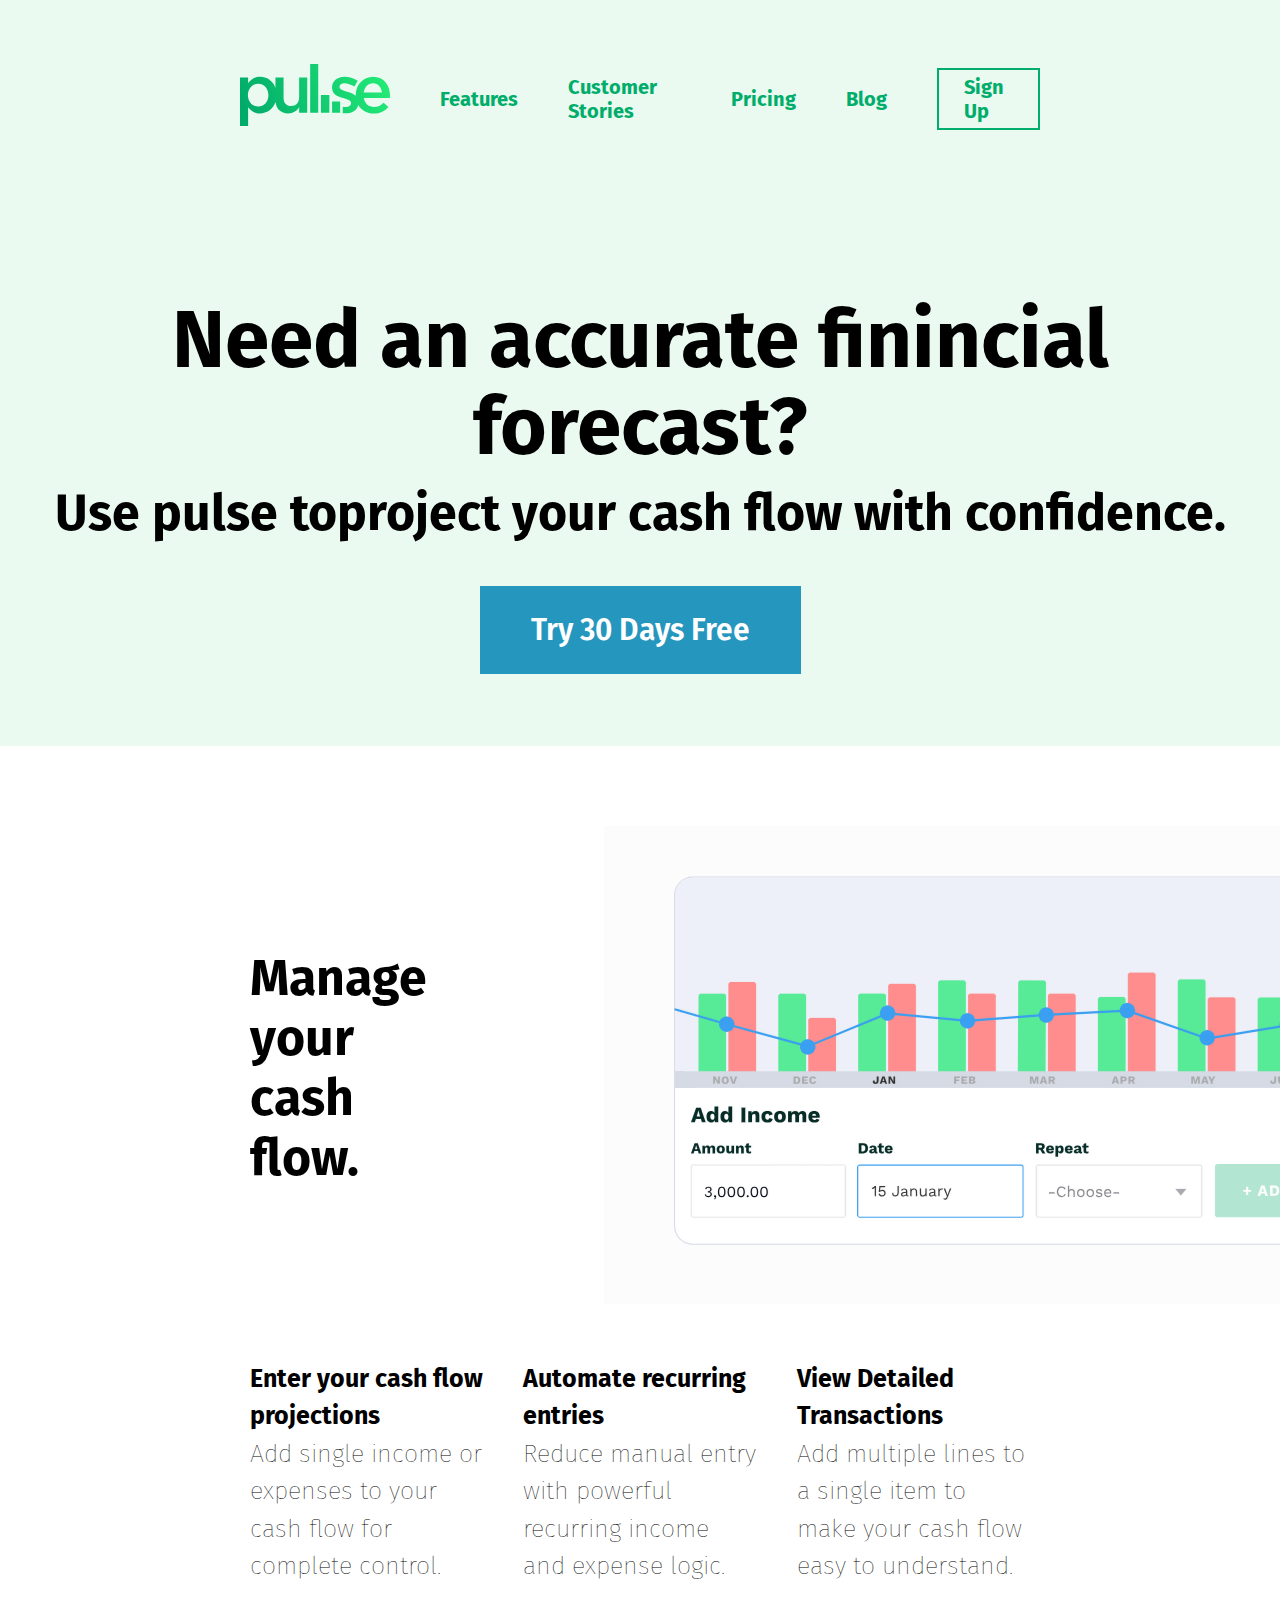
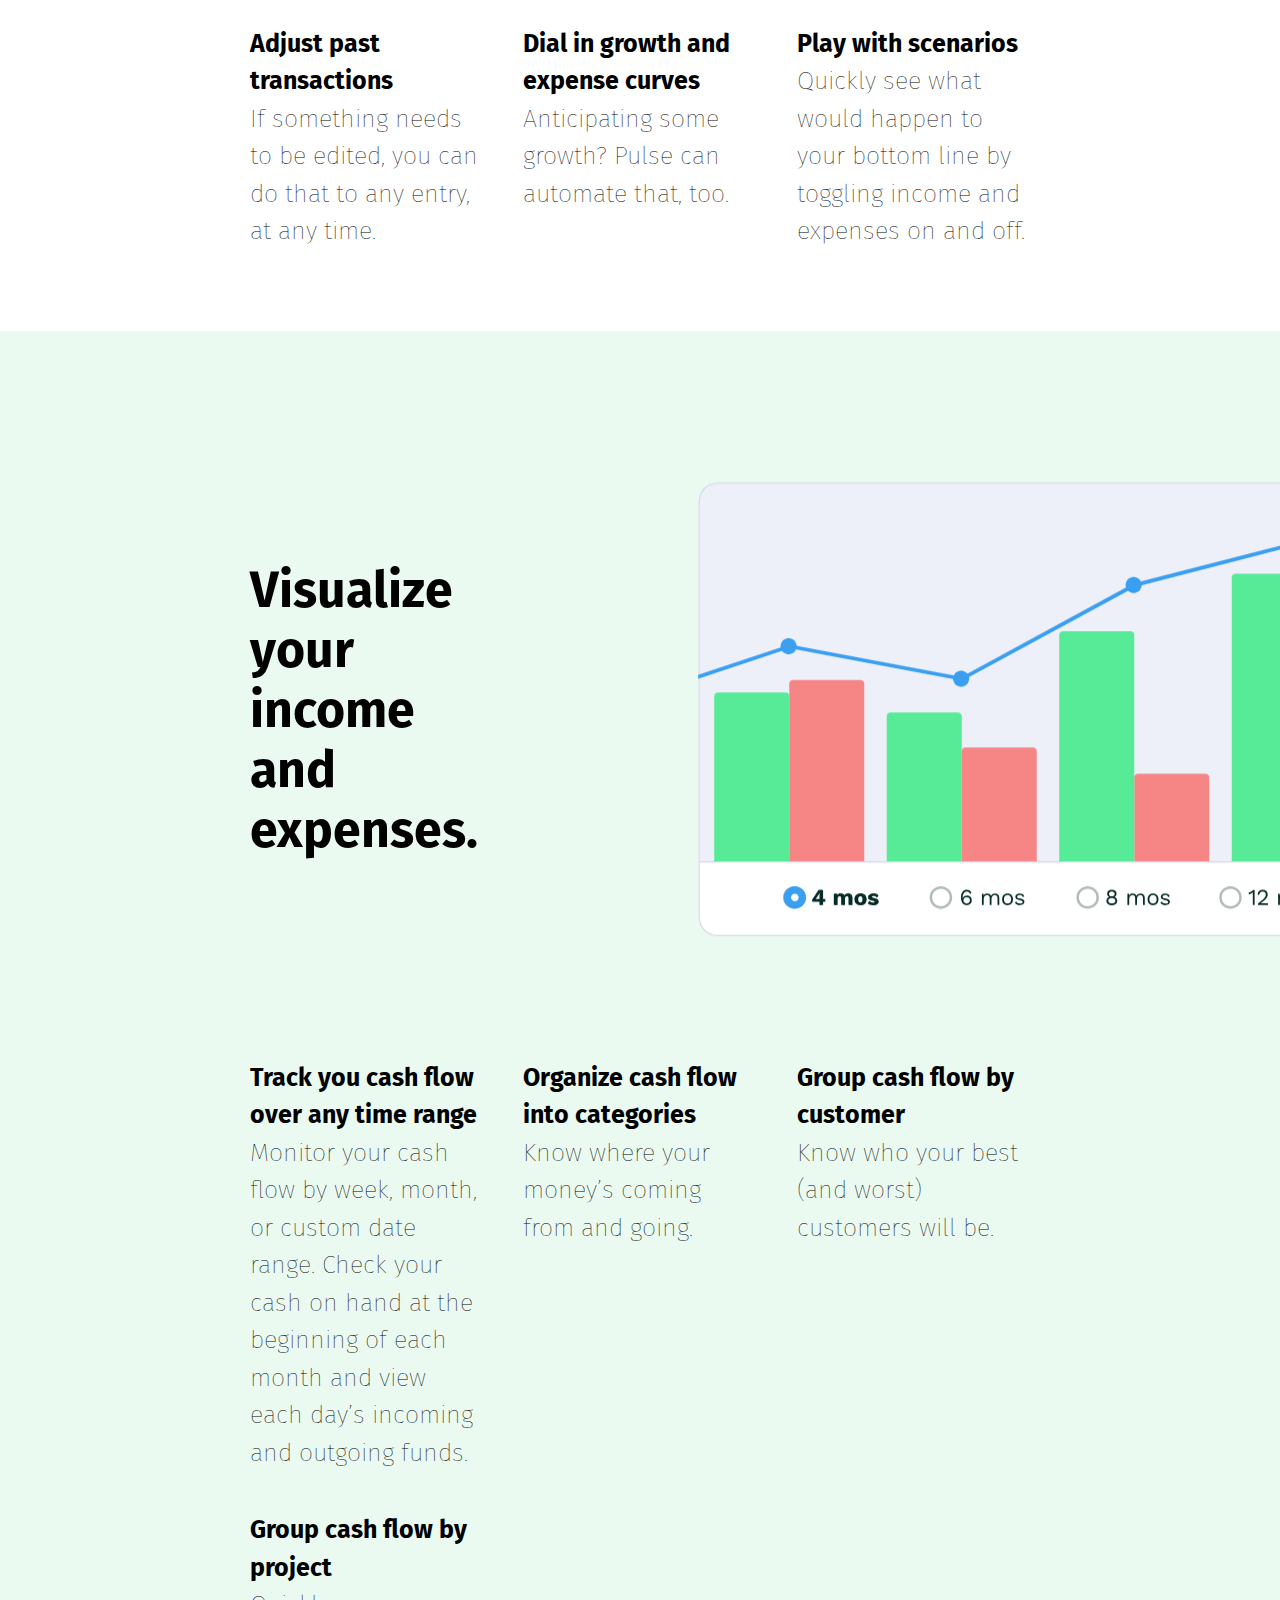
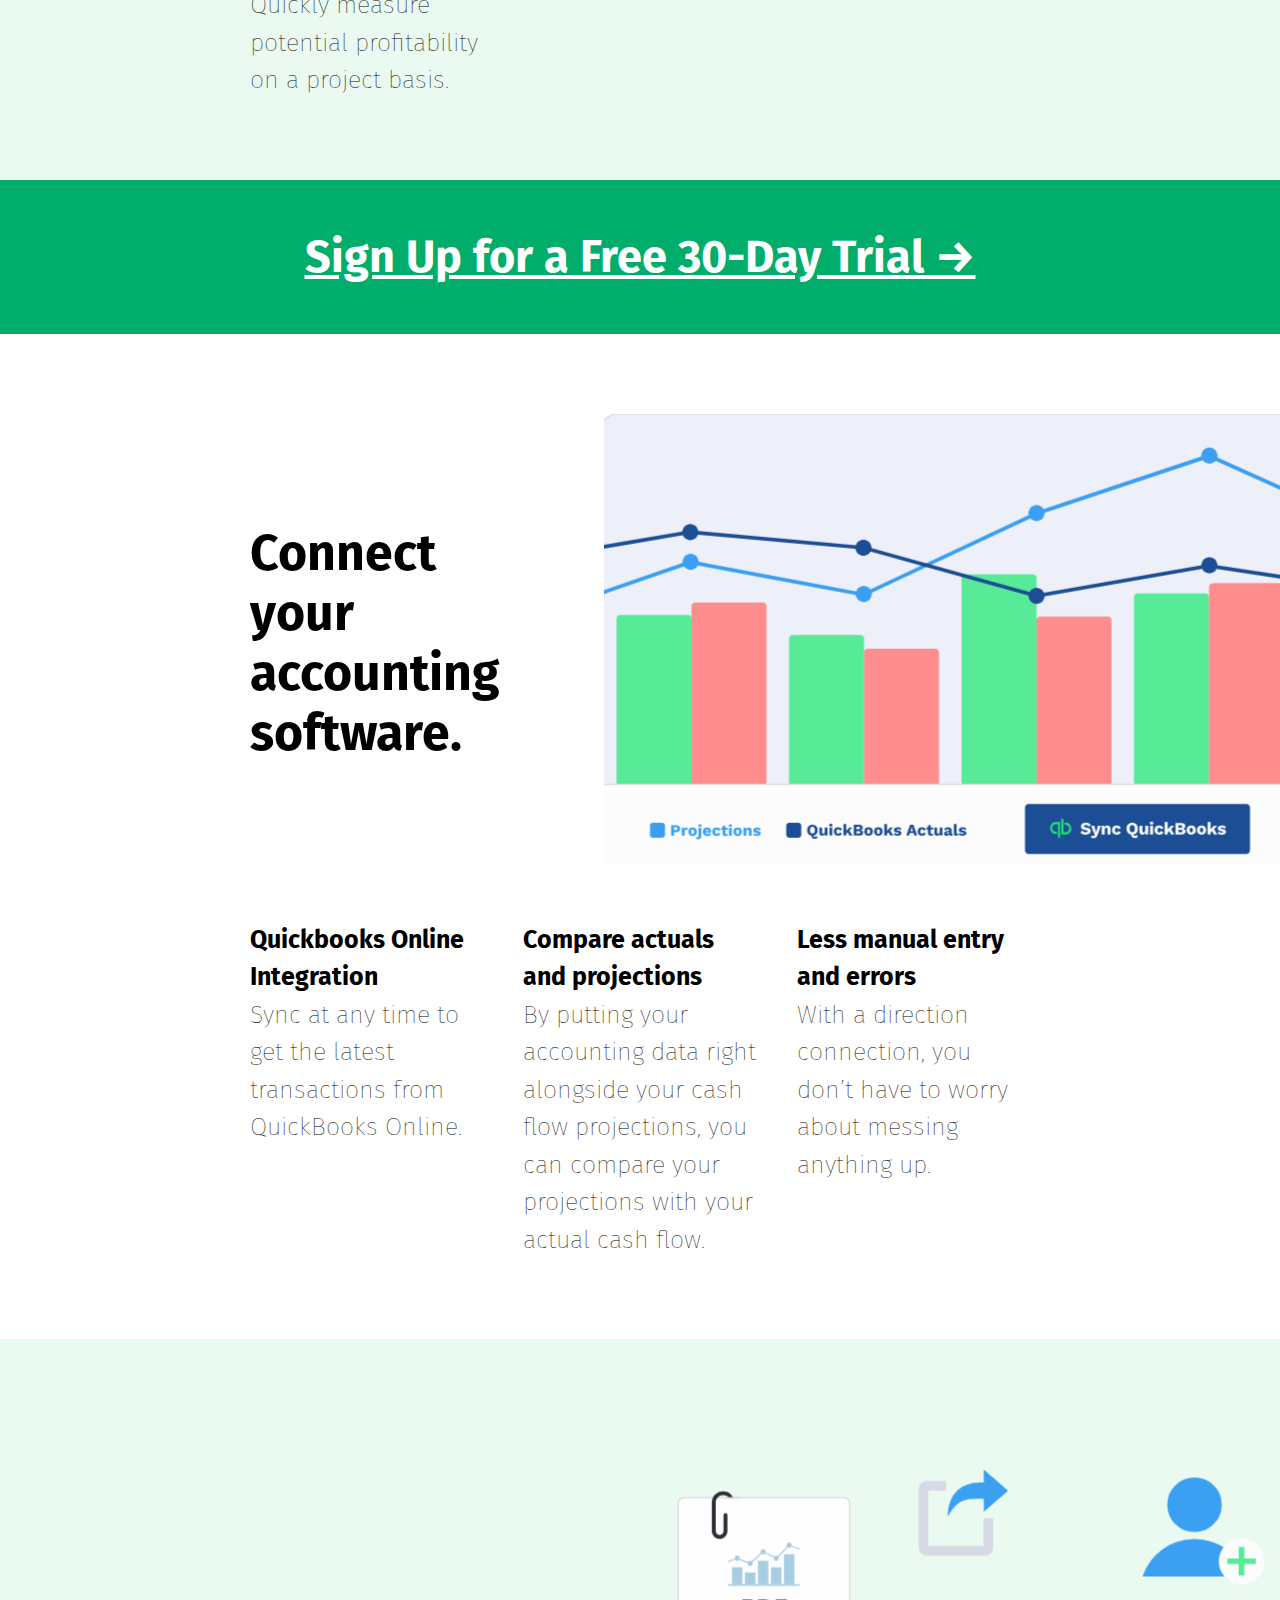
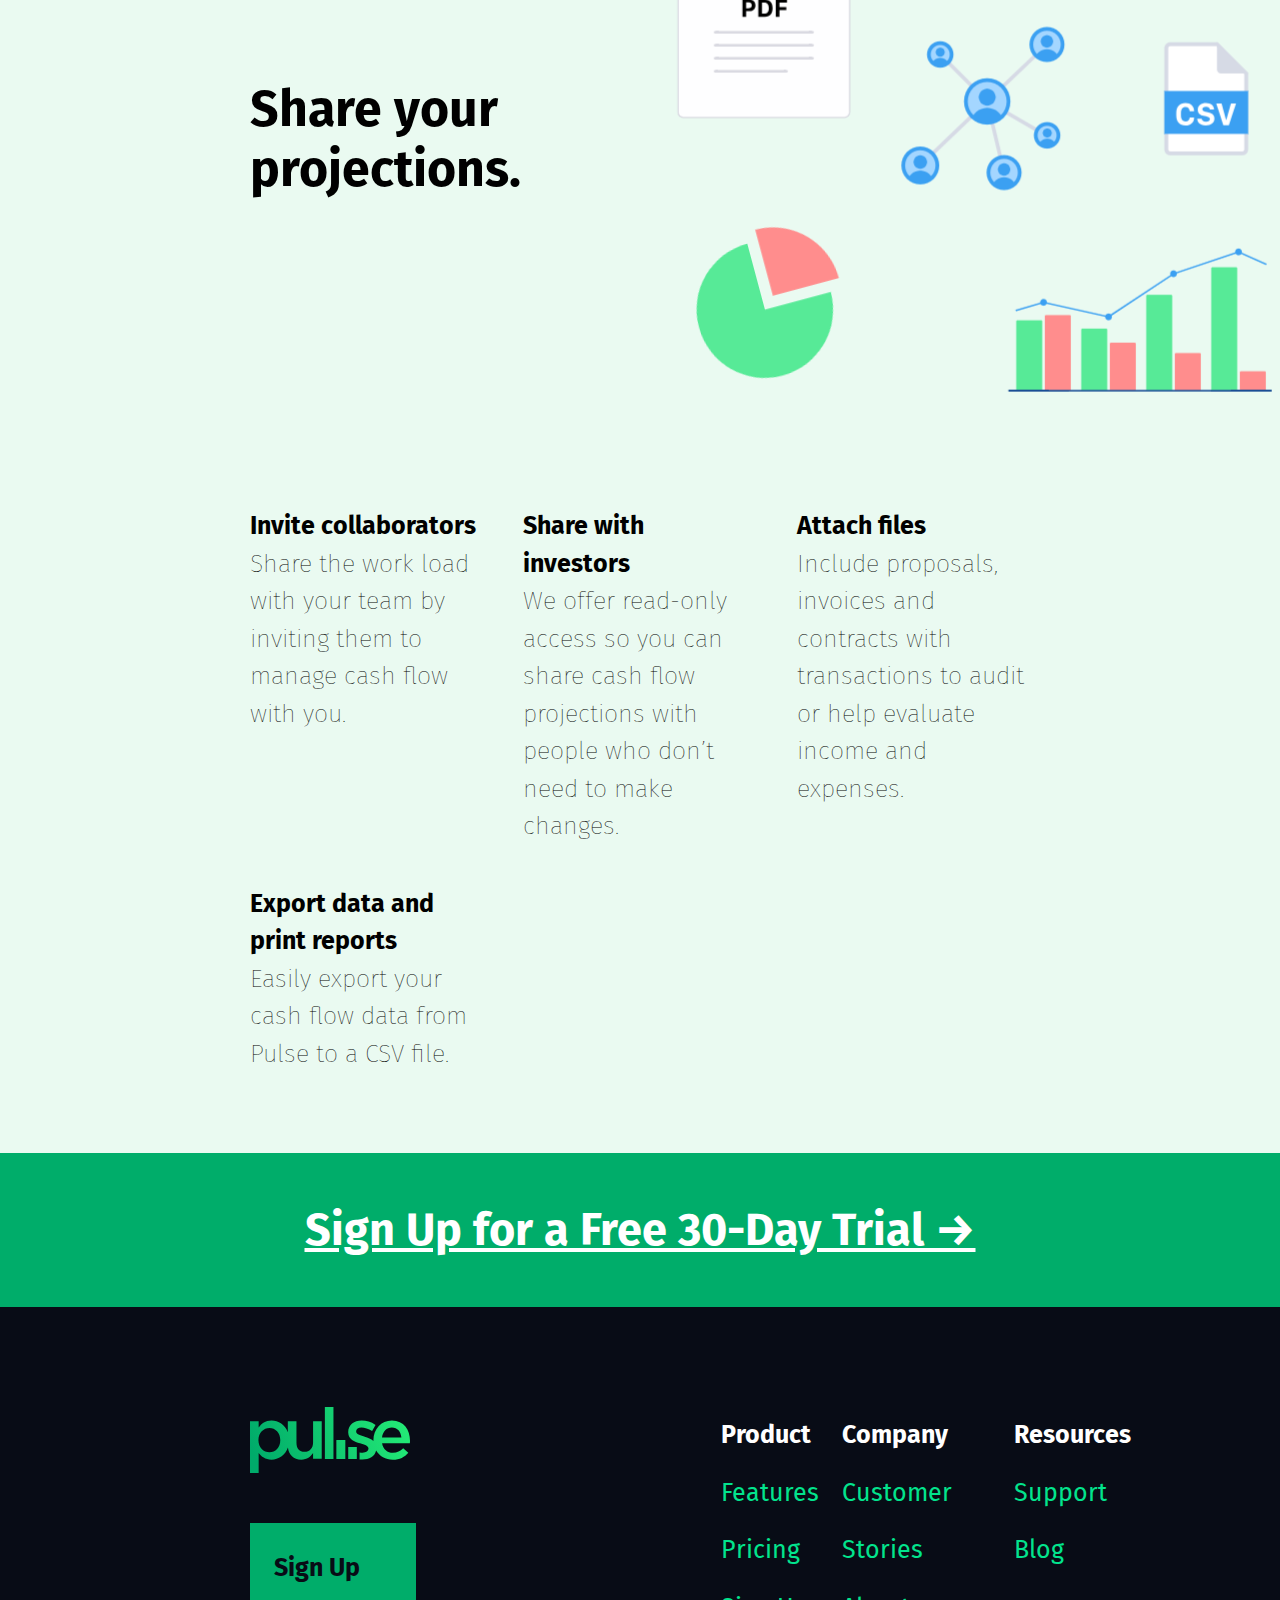
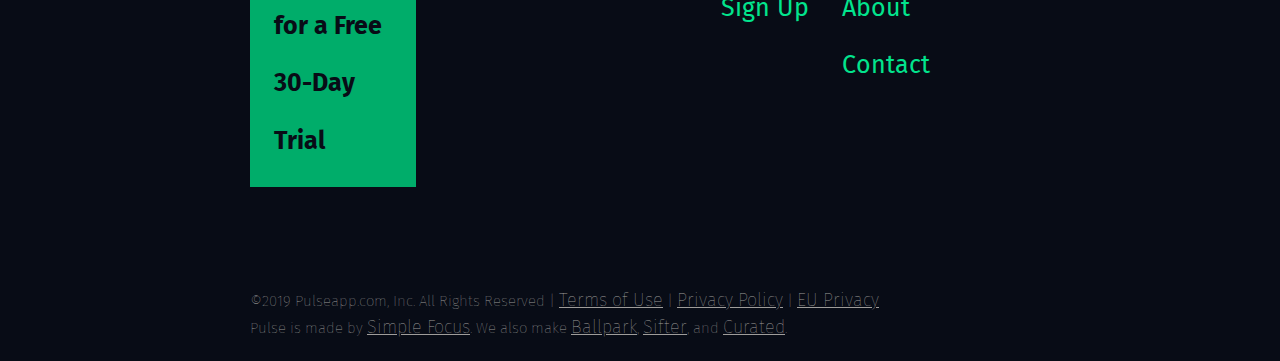
==== features.html @ bef1b59f "functionalities updated" ====
<!DOCTYPE html>
<html lang="en">
<head>
    <meta charset="UTF-8">
    <meta name="viewport" content="width=device-width, initial-scale=1.0">
    <link rel="preconnect" href="https://fonts.googleapis.com">
    <link rel="preconnect" href="https://fonts.gstatic.com" crossorigin>
    <link href="https://fonts.googleapis.com/css2?family=Fira+Sans:ital,wght@0,300;0,400;0,700;1,400&display=swap" rel="stylesheet">
    <link rel="stylesheet" href="style.css">
    <title>Pricing|Pulse</title>
</head>
<body>
    <nav>
        <div class="logo">
            <img src="img/logo.svg" alt="">
        </div>
        <div class="navbar">
            <a href="features.html">Features</a>
            <a href="customerstories.html">Customer Stories</a>
            <a href="pricing.html">Pricing</a>
            <a href="#"> Blog</a>
            <a href="signup.html"> Sign Up</a>
        </div>
    </nav>

    <div class="trial">
        <div class="content">
        <h1>Need an accurate finincial forecast?</h1>
        <h2>Use pulse toproject your cash flow with confidence.</h2>
        <div class="trial-button">
            <a href="">Try 30 Days Free</a>
        </div>
        </div>
    </div>

    <div class="manage">

        <div class="manage-top">
            <div class="text"><h2>Manage your <br/>cash flow.</h2></div>
            <div class="image"><img src="/img/Storage.png" alt="How?"></div>
        </div>

        <div class="flow">
            <div>
                <h3>Enter your cash flow projections</h3>
                <p>Add single income or expenses to your cash flow for complete control.</p>
            </div>
            <div>
                <h3>Automate recurring entries</h3>
                <p>Reduce manual entry with powerful recurring income and expense logic.</p>
            </div>
            <div>
                <h3>View Detailed Transactions</h3>
                <p>Add multiple lines to a single item to make your cash flow easy to understand.</p>
            </div>
            <div>
                <h3>Adjust past transactions</h3>
                <p>If something needs to be edited, you can do that to any entry, at any time.</p>
            </div>
            <div>
                <h3>Dial in growth and expense curves</h3>
                <p>Anticipating some growth? Pulse can automate that, too.</p>
            </div>
            <div>
                <h3>Play with scenarios</h3>
                <p>Quickly see what would happen to your bottom line by toggling income and expenses on and off.</p>
            </div>
        </div>
    </div>

    <div class="visualize">

        <div class="manage-second">
            <div class="text2"><h2>Visualize your income and expenses.</h2></div>
            <div class="image2"><img src="/img/storage 2.png" alt="How?"></div>
        </div>

        <div class="flow2">
            <div>
                <h3>Track you cash flow over any time range</h3>
                <p>Monitor your cash flow by week, month, or custom date range. Check your cash on hand at the beginning of each month and view each day’s incoming and outgoing funds.</p>
            </div>
            <div>
                <h3>Organize cash flow into categories</h3>
                <p>Know where your money’s coming from and going.</p>
            </div>
            <div>
                <h3>Group cash flow by customer</h3>
                <p>Know who your best (and worst) customers will be.</p>
            </div>
            <div>
                <h3>Group cash flow by project</h3>
                <p>Quickly measure potential profitability on a project basis.</p>
            </div>
        </div>
    </div>

    <div class="sign">
        <a href="#">Sign Up for a Free 30-Day Trial →</a>
    </div>

    <div class="connect">
        <div class="manage-third">
            <div class="text3"><h2>Connect your accounting software.</h2></div>
            <div class="image3"><img src="/img/storage 3.png" alt="How?"></div>
        </div>

        <div class="flow3">
            <div>
                <h3>Quickbooks Online Integration</h3>
                <p>Sync at any time to get the latest transactions from QuickBooks Online.</p>
            </div>
            <div>
                <h3>Compare actuals and projections</h3>
                <p>By putting your accounting data right alongside your cash flow projections, you can compare your projections with your actual cash flow.</p>
            </div>
            <div>
                <h3>Less manual entry and errors</h3>
                <p>With a direction connection, you don’t have to worry about messing anything up.</p>
            </div>
        </div>
    </div>

    <div class="Share">

        <div class="manage-fourth">
            <div class="text4"><h2>Share your projections.</h2></div>
            <div class="image4"><img src="/img/storage 4.png" alt="How?"></div>
        </div>

        <div class="flow4">
            <div>
                <h3>Invite collaborators</h3>
                <p>Share the work load with your team by inviting them to manage cash flow with you.</p>
            </div>
            <div>
                <h3>Share with investors</h3>
                <p>We offer read-only access so you can share cash flow projections with people who don’t need to make changes.</p>
            </div>
            <div>
                <h3>Attach files</h3>
                <p>Include proposals, invoices and contracts with transactions to audit or help evaluate income and expenses.</p>
            </div>
            <div>
                <h3>Export data and print reports</h3>
                <p>Easily export your cash flow data from Pulse to a CSV file.</p>
            </div>
        </div>
    </div>

    <div class="sign">
        <a href="#">Sign Up for a Free 30-Day Trial →</a>
    </div>

    <div class="footer">
        <div class="details">
            <div class="logosign">
                <img src="/img/logo.svg" alt="">
                <a href="#">Sign Up for a Free 30-Day Trial</a>
            </div>
            <div class="product">
                <h3>Product</h3>
                <a href="#">Features</a>
                <a href="#">Pricing</a>
                <a href="#">Sign Up</a>
            </div>
            <div class="company">
                <h3>Company</h3>
                <a href="#">Customer Stories</a>
                <a href="#">About</a>
                <a href="#">Contact</a>
            </div>
            <div class="resources">
                <h3>Resources</h3>
                <a href="#">Support</a>
                <a href="#">Blog</a>
            </div>
        </div>
        <div class="copy">
            <p>©2019 Pulseapp.com, Inc. All Rights Reserved | <a href="">Terms of Use</a> | <a href="">Privacy Policy</a> | <a href="">EU Privacy</a><br>
                Pulse is made by <a href="">Simple Focus</a>. We also make <a href="">Ballpark</a>, <a href="">Sifter</a>, and <a href="">Curated</a>.</p>
        </div>
    </div>
</body>
</html>
---- style.css ----
*{
    margin: 0;
    padding: 0;
    box-sizing: border-box;
    font-family: 'Fira Sans', sans-serif;
    font-size: 25px;
}
nav{
    padding: 45px 240px;
    display: flex;
    justify-content: space-between;
    align-items: center;
    background-color: #eafaf1;
    font-weight: 700;
}
nav a{
    text-decoration: none;
    margin-left: 50px;
    color: #00ad6a;
    font-size: 20px;
}
.navbar a:hover, a:focus{
    color: #080c16;
}
nav a:last-child{
    padding: 5px 25px;
    border: solid #00ad6a 2px;
}
.navbar{
    display: flex;
    justify-content: space-around;
    align-items: center;
}
.logo img{
    width: 150px;
    height: 100px;
}
.trial{
    background-color: #eafaf1;
    width: 100%;
}
.content{
    width: 100%;
    margin: auto;
    padding: 30px;
    text-align: center;
    line-height: 65pt;
}
.content h1{
    margin-top: 70px;
    font-size: 80px;
}
.content h2{
    font-size: 50px;
}
.trial-button{
    margin-top: 30px;
    margin-bottom: 40px;
}
.trial-button a{
    text-decoration: none;
    color: white;
    font-weight: 600;
    font-size: 30px;
    padding: 25px 50px;
    background-color: #2596be;
    border: 1px solid #2596be;
}

.manage{
    padding: 80px 250px;
}
.manage-top{
    display: grid;
    grid-template-columns: 30% 70%;
    gap: 120px;
}
.manage-top .text{
    display: flex;
    align-items: center;
}
.text h2{
    font-size: 50px;
    margin-right: 100px;
}
.flow{
    display: grid;
    grid-template-columns: repeat(3 , 1fr);
    margin-top: 50px;
    gap: 40px;
    line-height: 1.5;
}
.flow p{
    font-weight: 50;
}

.visualize{
    padding: 80px 250px;
    background-color: #eafaf1;
}
.manage-second{
    display: grid;
    grid-template-columns: 30% 70%;
    gap: 120px;
}
.manage-second .text2{
    display: flex;
    align-items: center;
}
.text2 h2{
    font-size: 50px;
    margin-right: 100px;
}
.flow2{
    display: grid;
    grid-template-columns: repeat(3 , 1fr);
    margin-top: 50px;
    gap: 40px;
    line-height: 1.5;
}
.flow2 p{
    font-weight: 50;
}

.sign{
    text-align: center;
    padding: 50px;
    background-color: #00ad6a;
}
.sign a{
    font-size: 45px;
    font-weight: 700;
    color: white;
}
.sign a:hover{
    color: rgb(27, 24, 24);
}

.connect{
    padding: 80px 250px;
}
.manage-third{
    display: grid;
    grid-template-columns: 30% 70%;
    gap: 120px;
}
.manage-third .text3{
    display: flex;
    align-items: center;
}
.text3 h2{
    font-size: 50px;
    margin-right: 100px;
}
.flow3{
    display: grid;
    grid-template-columns: repeat(3 , 1fr);
    margin-top: 50px;
    gap: 40px;
    line-height: 1.5;
}
.flow3 p{
    font-weight: 50;
}

.Share{
    padding: 80px 250px;
    background-color: #eafaf1;
}
.manage-fourth{
    display: grid;
    grid-template-columns: 30% 70%;
    gap: 120px;
}
.manage-fourth .text4{
    display: flex;
    align-items: center;
}
.text4 h2{
    font-size: 50px;
    margin-right: 100px;
}
.flow4{
    display: grid;
    grid-template-columns: repeat(3 , 1fr);
    margin-top: 50px;
    gap: 40px;
    line-height: 1.5;
}
.flow4 p{
    font-weight: 50;
}

.footer{
    padding: 100px 100px 20px 250px;
    display: flex;
    flex-direction: column;
    align-items: flex-start;
    background-color: #080c16;
}

.details{
    display: grid;
    grid-template-columns: 2.5fr 1fr 1fr 1fr;
    gap: 5px;
    margin-bottom: 100px;
    line-height: 2.3;
}
.details h3{
    color: #fff;
}
.details a{
    color: #02e48d;
    text-decoration: none;
}
.details a:hover{
    color: #fff;
}
.logosign, .product, .company, .resources{
    display: flex;
    flex-direction: column;

}
.logosign{
    justify-content: space-between;
    margin-right: 250px;
}
.product{
    margin-left: 50px;
}

.logosign a{
    border: 5px solid #00ad6a;
    background-color: #00ad6a;
    padding: 12px 19px;
    margin-top: 50px;
    text-decoration: none;
    font-weight: 700;
    color: #080c16;
}
.logosign img{
    width: 160px;
    height: 66px;
}

.copy p{
    font-size: 15px;
    font-weight: 10;
    color: rgb(159, 157, 155);
}

.copy p a{
    font-size: 18px;
    font-weight: 10;
    color: rgb(159, 157, 155);
    line-height: 1.5;
}

/* Customer Stories Styles below this line*/

.testimonials{
    background-color: #eafaf1;
}

.testimonials h1{
    font-size: 70px;
    text-align: center;
    padding: 5px 450px;
}
.testimonials-section{
    display: grid;
    grid-template-columns: repeat(4 , 1fr);
    gap: 10px;
    padding: 20px 240px;
}
.testimonials-section img{
    width: 160px;
    height: 160px;
    border-radius: 50%;
}
.testimonials-section p{
    font-size: 20px;
    font-weight: 500;
    line-height: 1.5;
    margin: 20px 10px;
}
.testimonials-section h5{
    font-size: 20px;
    margin-top: 5px;
    margin-bottom: 0;
    padding: 0;
}
.testimonials-section a{
    color: #00ad6a;
}
.person1, .person2, .person3, .person4{
    display: grid;
    grid-template-rows: 1fr 1fr 0.5fr 1fr;
    gap: 0px;
}


.Story{
    padding: 40px 240px;
    background-color: rgb(251, 251, 251);
}
.Story p{
    text-align: center;
    padding: 50px 0;
}
.stories{
    display: grid;
    grid-template-columns: 1fr 1fr;
    gap: 35px;
}
.story-items{
    display: flex;
    flex-direction: column;
    justify-content: space-between;
    padding: 0 25px;
    padding-bottom: 50px;
    border: 1px solid rgb(162, 162, 162);
    background-color: #fff;
}

.story-items p{
    text-align: start;
    font-size: 22px;
    font-weight: 200;
}
.story-items h5{
    font-size: 18px;
}
.story-items a{
    font-size: 18px;
    color: #00ad6a;
}

/* Pricing style below this line*/

.try{
    text-align: center;
    padding: 0 240px;
    background-color: #eafaf1;
}
.try h1{
    font-size: 70px;
    padding: 0 440px;
}
.try p{
    padding: 10px 380px;
    font-size: 23px;
    font-weight: 390;
}

.options{
    display: grid;
    grid-template-columns: 1fr 1fr 1fr;
    padding: 20px 240px;
    background-color: #eafaf1;
}
.basics{
    padding: 60px 20px;
}
.basics h2{
    margin-top: 70px;
    padding: 0 70px 0 0;
    color: #00ad6a;
}
.basics ul{
    padding: 10px 20px;
}
.basics ul li{
    padding: 5px 5px;
    font-size: 20px;
    font-weight: 300;
}
.basics p{
    font-size: 20px;
    font-weight: 300;
}
.basics p a{
    font-size: 20px;
    color: #080c16;
    font-weight: 400;
}
.business{
    display: flex;
    flex-direction: column;
    justify-content: space-between;
    border: 1px solid #00ad6a;
    border-radius: 15px 15px 0 0;
    background-color: #fff;
}
.business .top{
    text-align: center;
    font-size: 20px;
    background-color: #00ad6a;
    border-radius: 8px 8px 0 0;
}
.business h1{
    font-size: 50px;
    text-align: center;
    color: #00ad6a;
    padding: 35px 0 5px 0;
}
.price1{
    text-align: center;
    font-weight: 200;
}
.business a{
    margin: 30px auto;
    text-align: center;
    text-decoration: none;
    padding: 10px 20px;
    border: 1px solid #05da89;
    width: 50%;
    background-color: #05da89;
    color: #2e3139;
    font-weight: 700;
}
.business a:hover{
    color: #080c16;
}
.more1{
    margin-bottom: 10px;
    text-align: center;
    font-size: 18px;
    font-weight: 700;
    color: #2e3139;
}
.business ul{
    padding: 15px 35px 25px 35px;
    margin-bottom: 30px;
}
.business ul li{
    padding: 5px 5px;
    margin-bottom: 5px;
    font-size: 20px;
    font-weight: 300;
    line-height: 1.5;
}
.extra{
    display: flex;
    flex-direction: column;
    background-color: #fff;
    margin-top: 50px;
    border: 1px solid #e8e7e7;
}
.extra .topextra{
    font-size: 18px;
    padding: 30px 50px;
    font-size: 300;
    text-align: center;
    color: #2e3139;
    background-color: #cecece;
}
.extra h2{
    text-align: center;
    font-weight: 400;
    font-size: 50px;
    padding: 20px 50px 0 50px;
    color: #05da89;
}
.price2{
    text-align: center;
    font-weight: 300;
}
.extra a{
    margin: 30px auto;
    text-align: center;
    text-decoration: none;
    padding: 10px 20px;
    border: 1px solid #05da89;
    background-color: #05da89;
    color: #2e3139;
    font-weight: 700;
}
.extra a:hover{
    color: #080c16;
}
.more2{
    margin-bottom: 5px;
    text-align: center;
    font-size: 18px;
    font-weight: 700;
    color: #2e3139;
}
.extra ul{
    padding: 15px 30px 25px 35px;
    margin-bottom: 30px;
}
.extra ul li{
    padding: 5px 5px;
    font-size: 20px;
    font-weight: 300;
    line-height: 1.5;
}

.subvert{
    display: flex;
    flex-direction: column;
    justify-content: center;
    align-items: center;
    background-color: #eafaf1;
}
.subvert img{
    margin: 50px 0 30px 0;
}
.subvert p{
    text-align: center;
    font-size: 30px;
    padding: 0 400px;
    margin-bottom: 25px;
}
.subvert h5{
    font-size: 17px;
    color: #00ad6a;
    margin-bottom: 140px;
}
.faq{
    padding: 50px 240px;
}
.faq h1{
    font-size: 70px;
    margin: 40px 0;
}
.questions{
    display: grid;
    grid-template-columns: 1fr 1fr;
    gap: 25px;
}
.question-items{
    margin: 20px 0;
}
.question-items h2{
    margin-bottom: 10px;
}
.question-items p{
    font-weight: 300;
    color: #8f8e8e;
}

/* Signup style below this line */

.signupnav{
    display: flex;
    flex-direction: column;
    justify-content: space-around;
}
.signupnav img{
    margin: 8px auto;
    width: 200px;
    height: 80px;
}
.signupnav p{
    margin-top: 30px;
    font-weight: 400;
    font-size: 23px;
    color: #797979;
}
.signing{
    display: grid;
    grid-template-columns: 1fr 1fr;
    padding: 30px 460px;
    line-height: 1.5;
}
form{
    border: 0.5px solid #8f8e8e;
    padding: 40px 30px;
    margin: 20px 10px 40px 10px;
    box-shadow: 3px 3px 30px #c5c4c4;
}
form .container, form .container2{
    display: flex;
    flex-direction: column;
}
form .container input{
    width: 100%;
    height: 1.8em;
    border-radius: 5px;
    border-color: #c5c4c4;
    box-shadow: 3px 0 10px #c5c4c4;
    text-indent: 10px;
}
form .container label,
form .container h3,
form .container p{
    font-size: 18px;
}
.plus, .cancel{
    padding: 30px 50px;
    padding-right: 80px;
}
.plus h3, .plus p, .plus a,
.cancel h3, .cancel p, .cancel a{
    font-size: 20px;
}

.plus h2{
    font-size: 45px;
    font-weight: 700;
    color: #2e3139;
}
.testimonial-casimir{
    display: grid;
    grid-template-columns: 3fr 1fr;
    gap: 5px;
    margin: 15px 0;
    padding: 20px 0;
    border-top: 1px solid #797979;
    border-bottom: 1px solid #797979;
}
.testimonial-casimir h5{
    font-size: 18px;
}
.testimonial-casimir img{
    transform: scale(0.7);
    border: 2px solid #e8e7e7;
    border-radius: 50%;
}
.casimir-position{
    display: flex;
    flex-direction: column;
    grid-column-start: 1;
    grid-column-end: 3;
}
.casimir-position h5, .casimir-position h6{
    font-size: 15px;
}
.plus a{
    padding: 30px 0;
    font-weight: 700;
}
.bill h1{
    padding: 0 10px;
}
.container2 label, .container2 input{
    padding: 10px 0;
    font-size: 18px;
}
.container2 input{
    border-radius: 5px;
    border-color: #c5c4c4;
    box-shadow: 3px 0 10px #c5c4c4;
    text-indent: 20px;
}
.container2 p{
    padding-top: 40px;
    font-size: 18px;
}

.description{
    padding: 0 460px;
    margin-bottom: 50px;

}
.description p{
    margin: 20px 0;
    font-size: 22px;
}
.description label, .description a{
    font-size: 20px;
    color: #080c16;
}
.checks{
    margin-bottom: 50px;
}
.checks a{
    color: #2596be;
    text-decoration: none;
    font-weight: 900;
}
.descriptiontrial{
    font-weight: 700;
    color: #080c16;
    background-color: #05da89;
    text-decoration: none;
    padding: 20px 40px;
    border-radius: 10px;
}
.description .descriptiontrial a{
    font-size: 50px;
}

.signfooter{
    background-color: #080c16;
    display: grid;
    grid-template-columns: 1fr 1fr;
    padding: 15px 250px;
}
.signfooter p, .signfooter a{
    font-size: 15px;
    font-weight: 300;
    color: #9f9f9f;
}
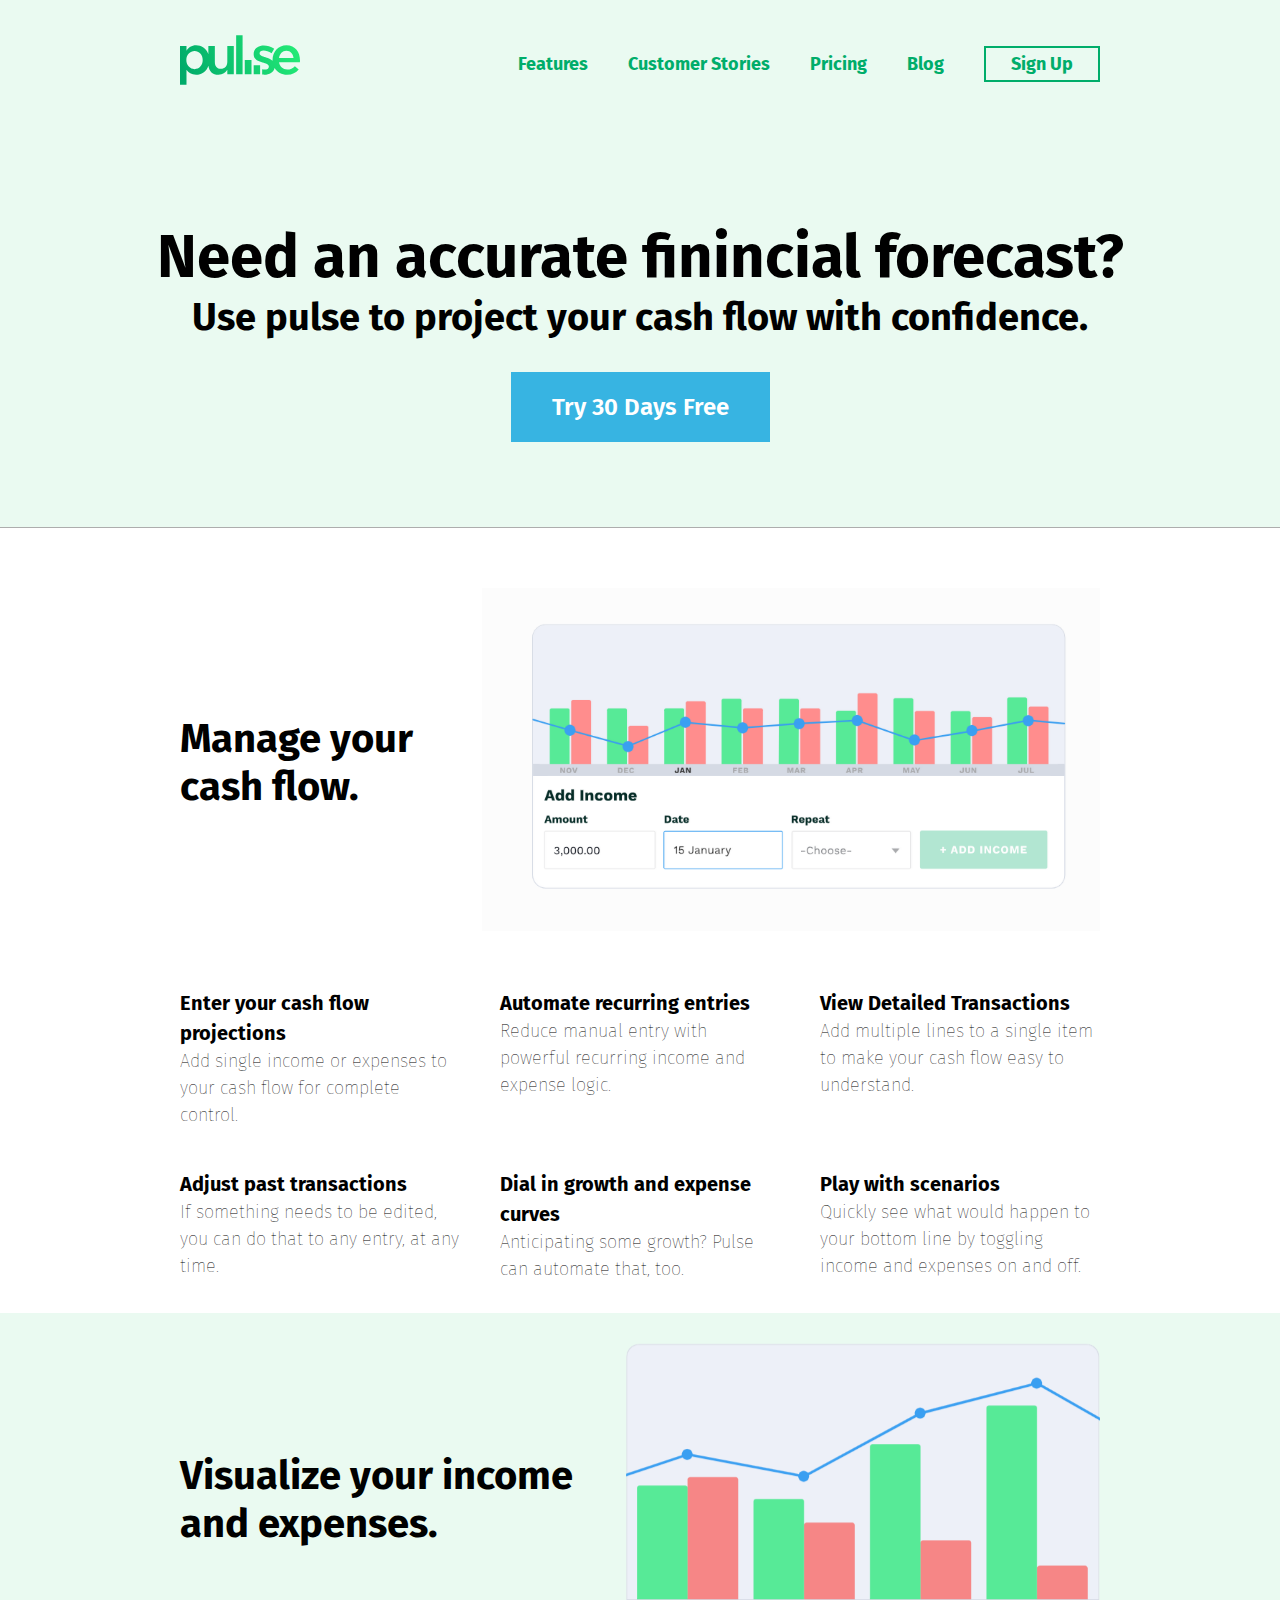
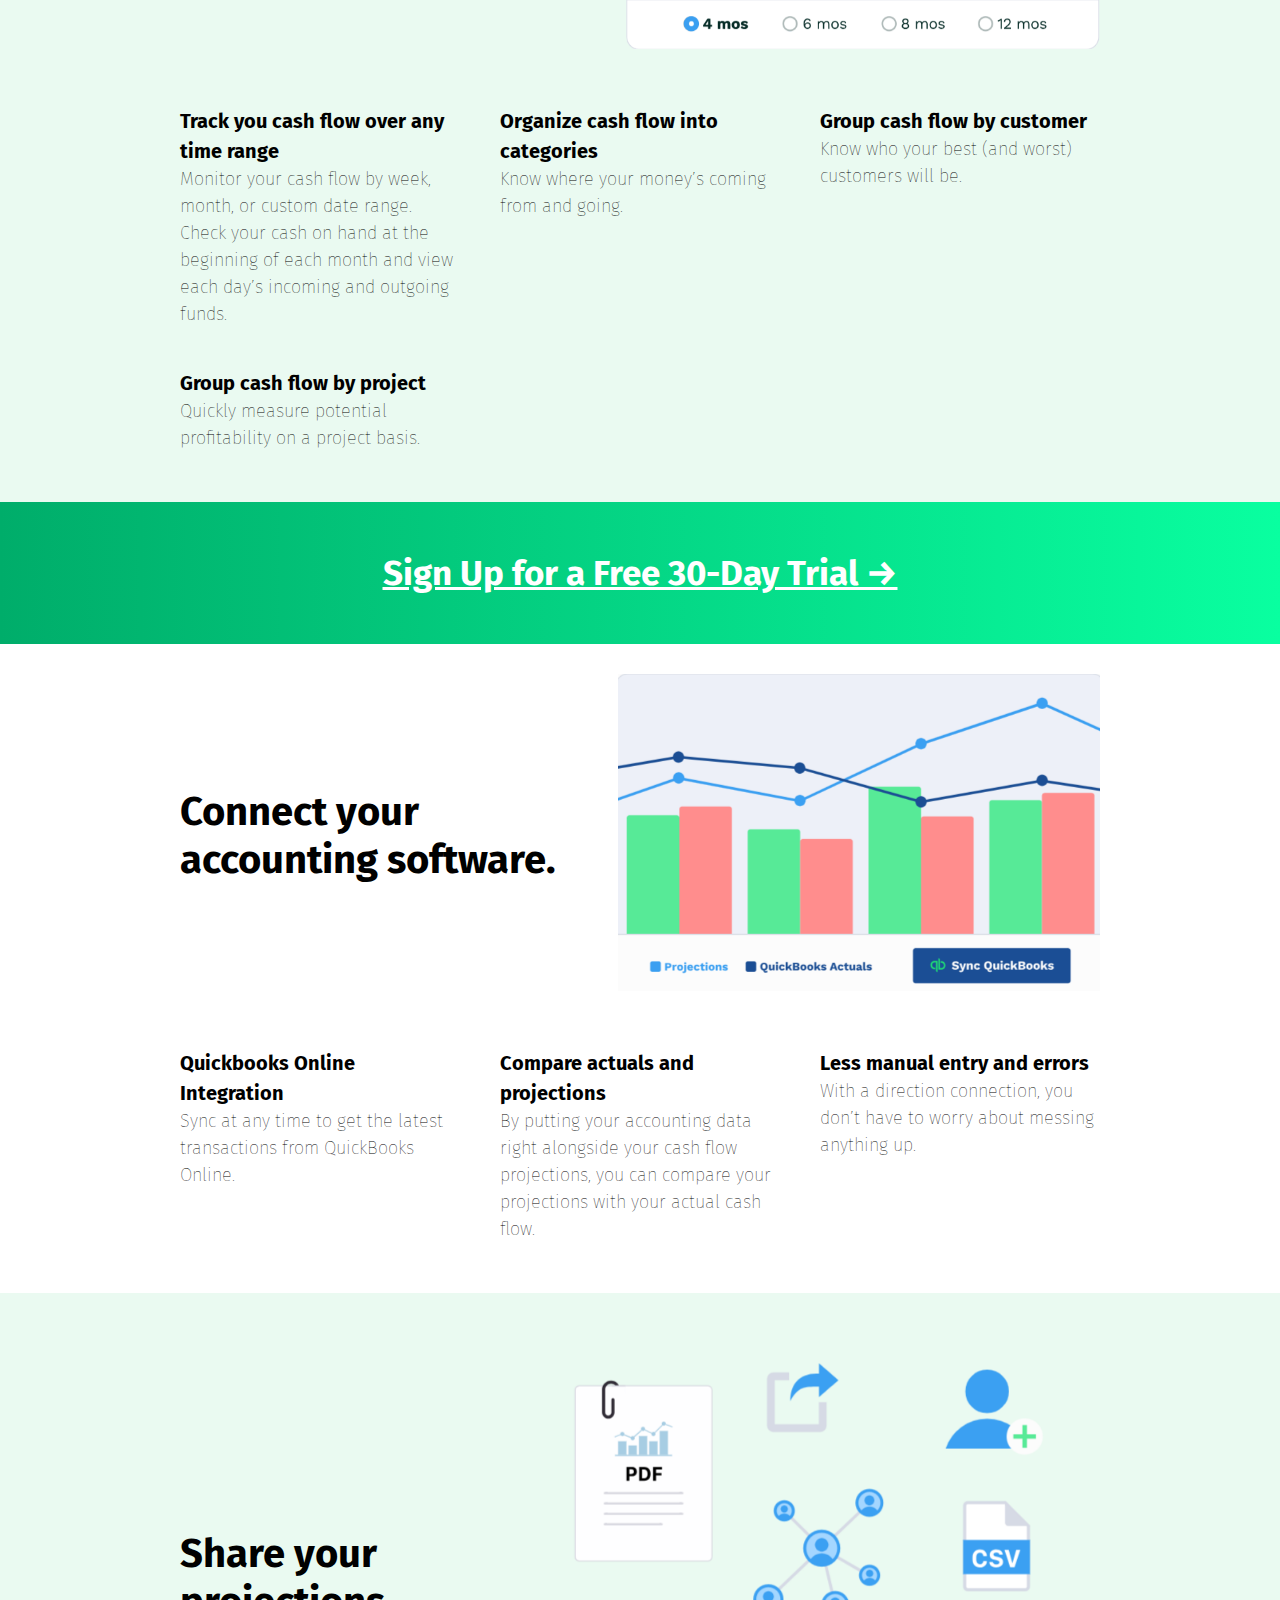
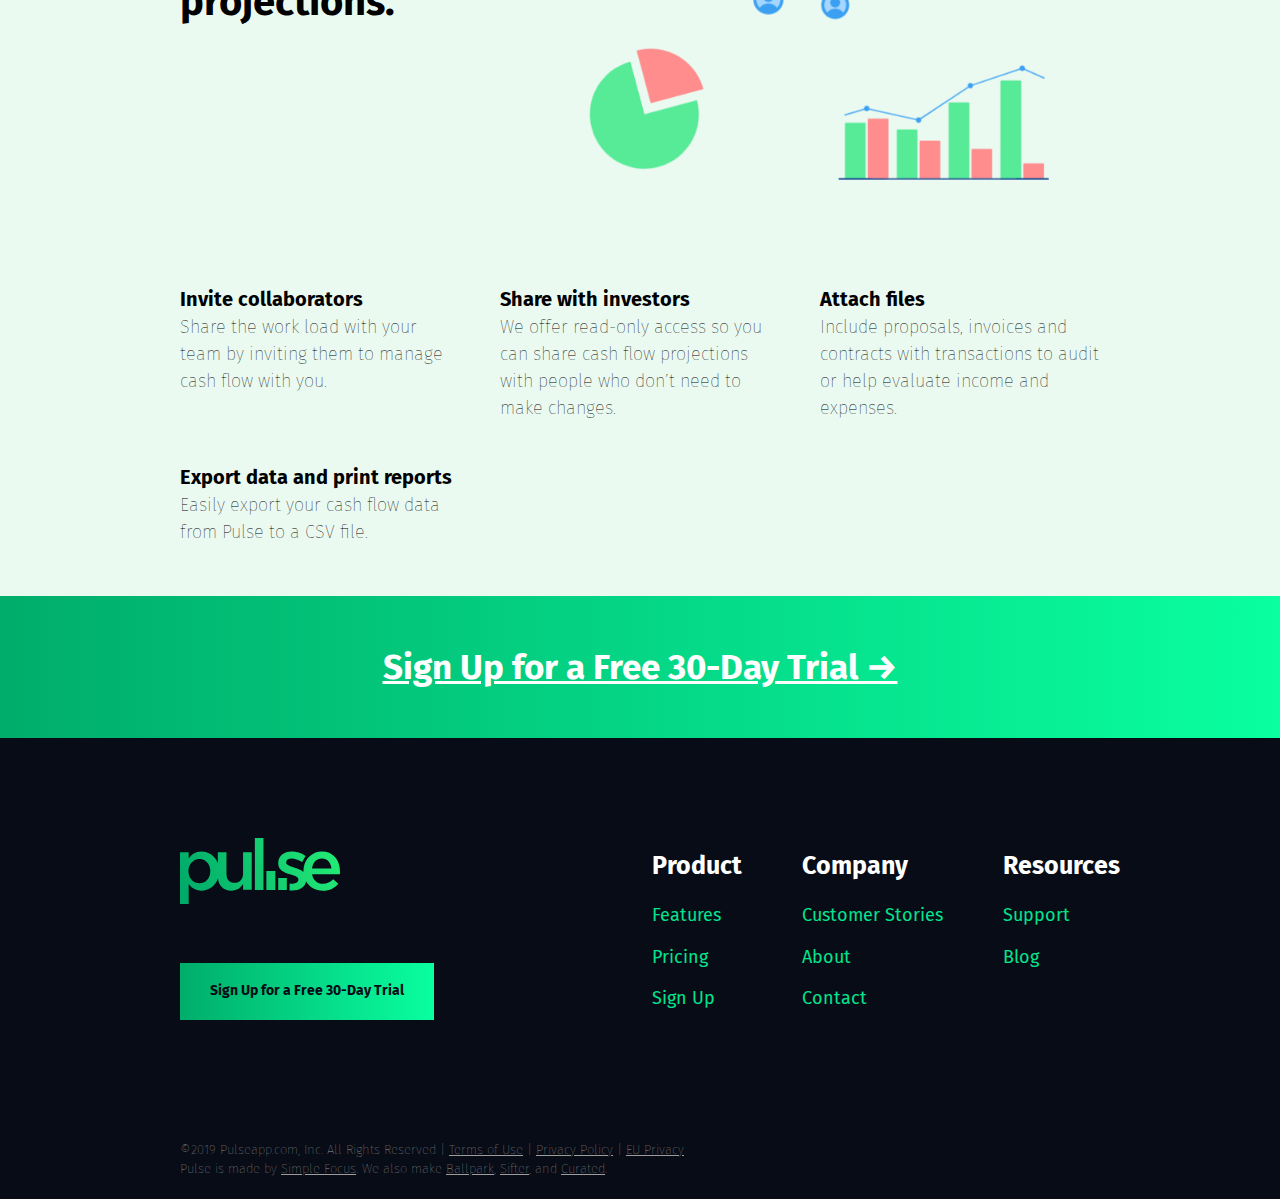
==== commit 16bca253: "responsive works" ====
--- a/features.html
+++ b/features.html
@@ -21,12 +21,15 @@
             <a href="#"> Blog</a>
             <a href="signup.html"> Sign Up</a>
         </div>
+        <div class="menu">
+            <box-icon name='menu' color='#00ad6a' ></box-icon>
+        </div>
     </nav>
 
     <div class="trial">
         <div class="content">
         <h1>Need an accurate finincial forecast?</h1>
-        <h2>Use pulse toproject your cash flow with confidence.</h2>
+        <h2>Use pulse to project your cash flow with confidence.</h2>
         <div class="trial-button">
             <a href="">Try 30 Days Free</a>
         </div>
@@ -36,7 +39,7 @@
     <div class="manage">
 
         <div class="manage-top">
-            <div class="text"><h2>Manage your <br/>cash flow.</h2></div>
+            <div class="text"><h2>Manage your <!-- <br/> -->cash flow.</h2></div>
             <div class="image"><img src="/img/Storage.png" alt="How?"></div>
         </div>
 
@@ -96,7 +99,7 @@
     </div>
 
     <div class="sign">
-        <a href="#">Sign Up for a Free 30-Day Trial →</a>
+        <a href="signup.html">Sign Up for a Free 30-Day Trial →</a>
     </div>
 
     <div class="connect">
@@ -149,37 +152,43 @@
     </div>
 
     <div class="sign">
-        <a href="#">Sign Up for a Free 30-Day Trial →</a>
+        <a href="signup.html">Sign Up for a Free 30-Day Trial →</a>
     </div>
 
     <div class="footer">
         <div class="details">
+
             <div class="logosign">
                 <img src="/img/logo.svg" alt="">
                 <a href="#">Sign Up for a Free 30-Day Trial</a>
             </div>
-            <div class="product">
-                <h3>Product</h3>
-                <a href="#">Features</a>
-                <a href="#">Pricing</a>
-                <a href="#">Sign Up</a>
-            </div>
-            <div class="company">
-                <h3>Company</h3>
-                <a href="#">Customer Stories</a>
-                <a href="#">About</a>
-                <a href="#">Contact</a>
-            </div>
-            <div class="resources">
-                <h3>Resources</h3>
-                <a href="#">Support</a>
-                <a href="#">Blog</a>
+
+            <div class="inner-det">
+                <div class="product">
+                    <h3>Product</h3>
+                    <a href="#">Features</a>
+                    <a href="#">Pricing</a>
+                    <a href="#">Sign Up</a>
+                </div>
+                <div class="company">
+                    <h3>Company</h3>
+                    <a href="#">Customer Stories</a>
+                    <a href="#">About</a>
+                    <a href="#">Contact</a>
+                </div>
+                <div class="resources">
+                    <h3>Resources</h3>
+                    <a href="#">Support</a>
+                    <a href="#">Blog</a>
+                </div>
             </div>
         </div>
+
         <div class="copy">
             <p>©2019 Pulseapp.com, Inc. All Rights Reserved | <a href="">Terms of Use</a> | <a href="">Privacy Policy</a> | <a href="">EU Privacy</a><br>
                 Pulse is made by <a href="">Simple Focus</a>. We also make <a href="">Ballpark</a>, <a href="">Sifter</a>, and <a href="">Curated</a>.</p>
         </div>
+
     </div>
 </body>
 </html>--- a/style.css
+++ b/style.css
@@ -5,8 +5,11 @@
     font-family: 'Fira Sans', sans-serif;
     font-size: 25px;
 }
+body{
+    overflow-x: hidden;
+}
 nav{
-    padding: 45px 240px;
+    padding: 30px 180px;
     display: flex;
     justify-content: space-between;
     align-items: center;
@@ -15,9 +18,9 @@
 }
 nav a{
     text-decoration: none;
-    margin-left: 50px;
+    margin-left: 40px;
     color: #00ad6a;
-    font-size: 20px;
+    font-size: 18px;
 }
 .navbar a:hover, a:focus{
     color: #080c16;
@@ -26,62 +29,81 @@
     padding: 5px 25px;
     border: solid #00ad6a 2px;
 }
+nav a:last-child:hover{
+    position: relative;
+    color: #00ad6a;
+    left: 10px;
+    top: -10px;
+    box-shadow: -5px 5px #00ad6a;
+}
 .navbar{
     display: flex;
     justify-content: space-around;
     align-items: center;
 }
+.menu{
+    display: none;
+}
 .logo img{
-    width: 150px;
-    height: 100px;
+    width: 120px;
+    height: 60px;
 }
 .trial{
     background-color: #eafaf1;
     width: 100%;
+    margin-bottom: 30px;
+    border-bottom: 1px solid #adadad;
 }
 .content{
     width: 100%;
     margin: auto;
     padding: 30px;
     text-align: center;
-    line-height: 65pt;
+    line-height: 45pt;
 }
 .content h1{
     margin-top: 70px;
-    font-size: 80px;
+    font-size: 60px;
 }
 .content h2{
-    font-size: 50px;
+    font-size: 38px;
 }
 .trial-button{
     margin-top: 30px;
-    margin-bottom: 40px;
+    margin-bottom: 60px;
 }
 .trial-button a{
     text-decoration: none;
     color: white;
     font-weight: 600;
-    font-size: 30px;
-    padding: 25px 50px;
-    background-color: #2596be;
-    border: 1px solid #2596be;
+    font-size: 24px;
+    padding: 20px 40px;
+    background-color: #37b4e2;
+    border: 1px solid #37b4e2;
+    margin-top: 30px;
 }
 
 .manage{
-    padding: 80px 250px;
+    padding: 30px 180px;
 }
 .manage-top{
-    display: grid;
-    grid-template-columns: 30% 70%;
-    gap: 120px;
+    /* display: grid;
+    grid-template-columns: 20% 80%;
+    gap: 120px; */
+    display: flex;
+    justify-content: space-between;
 }
 .manage-top .text{
     display: flex;
     align-items: center;
+    justify-content: start;
+}
+.manage-top img{
+    max-width: 100%;
 }
 .text h2{
-    font-size: 50px;
-    margin-right: 100px;
+    font-size: 40px;
+    /*margin-right: 100px;*/
 }
 .flow{
     display: grid;
@@ -90,26 +112,35 @@
     gap: 40px;
     line-height: 1.5;
 }
+.flow h3{
+    font-size: 20px;
+}
 .flow p{
+    font-size: 18px;
     font-weight: 50;
 }
 
 .visualize{
-    padding: 80px 250px;
+    padding: 30px 180px;
     background-color: #eafaf1;
+    padding-bottom: 50px;
 }
 .manage-second{
-    display: grid;
-    grid-template-columns: 30% 70%;
-    gap: 120px;
+    /* display: grid;
+    grid-template-columns: 20% 80%;
+    gap: 120px; */
+    display: flex;
+    justify-content: space-between;
 }
 .manage-second .text2{
     display: flex;
     align-items: center;
 }
+.image2 img{
+    max-width: 100%;
+}
 .text2 h2{
-    font-size: 50px;
-    margin-right: 100px;
+    font-size: 40px;
 }
 .flow2{
     display: grid;
@@ -118,17 +149,22 @@
     gap: 40px;
     line-height: 1.5;
 }
+.flow2 h3{
+    font-size: 20px;
+}
 .flow2 p{
+    font-size: 18px;
     font-weight: 50;
+    line-height: 1.5;
 }
 
 .sign{
     text-align: center;
     padding: 50px;
-    background-color: #00ad6a;
+    background-image: linear-gradient(to right, #00ad6a, #09ffa0);
 }
 .sign a{
-    font-size: 45px;
+    font-size: 35px;
     font-weight: 700;
     color: white;
 }
@@ -137,20 +173,25 @@
 }
 
 .connect{
-    padding: 80px 250px;
+    padding: 30px 180px;
+    padding-bottom: 50px;
 }
 .manage-third{
-    display: grid;
-    grid-template-columns: 30% 70%;
-    gap: 120px;
+    /* display: grid;
+    grid-template-columns: 20% 80%;
+    gap: 120px; */
+    display: flex;
+    justify-content: space-between;
 }
 .manage-third .text3{
     display: flex;
     align-items: center;
 }
+.image3 img{
+    max-width: 100%;
+}
 .text3 h2{
-    font-size: 50px;
-    margin-right: 100px;
+    font-size: 40px;
 }
 .flow3{
     display: grid;
@@ -159,26 +200,36 @@
     gap: 40px;
     line-height: 1.5;
 }
+.flow3 h3{
+    font-size: 20px;
+}
 .flow3 p{
+    font-size: 18px;
     font-weight: 50;
+    line-height: 1.5;
 }
 
 .Share{
-    padding: 80px 250px;
+    padding: 30px 180px;
+    padding-bottom: 50px;
     background-color: #eafaf1;
 }
 .manage-fourth{
-    display: grid;
-    grid-template-columns: 30% 70%;
-    gap: 120px;
+    /* display: grid;
+    grid-template-columns: 20% 80%;
+    gap: 120px; */
+    display: flex;
+    justify-content: space-between;
 }
 .manage-fourth .text4{
     display: flex;
     align-items: center;
 }
+.image4 img{
+    max-width: 100%;
+}
 .text4 h2{
-    font-size: 50px;
-    margin-right: 100px;
+    font-size: 40px;
 }
 .flow4{
     display: grid;
@@ -187,12 +238,17 @@
     gap: 40px;
     line-height: 1.5;
 }
+.flow4 h3{
+    font-size: 20px;
+}
 .flow4 p{
+    font-size: 18px;
     font-weight: 50;
+    line-height: 1.5;
 }
 
 .footer{
-    padding: 100px 100px 20px 250px;
+    /* padding: 100px 100px 20px 180px; */
     display: flex;
     flex-direction: column;
     align-items: flex-start;
@@ -200,9 +256,13 @@
 }
 
 .details{
-    display: grid;
-    grid-template-columns: 2.5fr 1fr 1fr 1fr;
-    gap: 5px;
+    padding: 100px 100px 20px 180px;
+    /* display: grid;
+    grid-template-columns: 2fr 1fr 1fr 1fr;
+    gap: 5px; */
+    display: flex;
+    justify-content: space-between;
+    width: 100%;
     margin-bottom: 100px;
     line-height: 2.3;
 }
@@ -210,32 +270,44 @@
     color: #fff;
 }
 .details a{
+    font-size: 18px;
     color: #02e48d;
     text-decoration: none;
 }
 .details a:hover{
     color: #fff;
 }
-.logosign, .product, .company, .resources{
-    display: flex;
-    flex-direction: column;
-
-}
+.inner-det{
+    display: flex;
+    justify-content: start;
+}
+.product, .company, .resources{
+    display: flex;
+    flex-direction: column;
+    margin-right: 60px;
+}
+
 .logosign{
+    display: flex;
+    flex-direction: column;
     justify-content: space-between;
-    margin-right: 250px;
-}
-.product{
-    margin-left: 50px;
+    /* margin-right: 150px; */
 }
 
 .logosign a{
-    border: 5px solid #00ad6a;
-    background-color: #00ad6a;
-    padding: 12px 19px;
+    background-image: linear-gradient(to right, #00ad6a, #09ffa0);
+    padding: 12px 30px;
     margin-top: 50px;
     text-decoration: none;
-    font-weight: 700;
+    font-size: 14px;
+    font-weight: 700;
+    color: #080c16;
+}
+.logosign a:hover{
+    position: relative;
+    left: 10px;
+    top: -10px;
+    box-shadow: -7px 7px #797979;
     color: #080c16;
 }
 .logosign img{
@@ -243,14 +315,17 @@
     height: 66px;
 }
 
+.copy{
+    padding: 0 100px 20px 180px;
+}
 .copy p{
-    font-size: 15px;
+    font-size: 13px;
     font-weight: 10;
     color: rgb(159, 157, 155);
 }
 
 .copy p a{
-    font-size: 18px;
+    font-size: 13px;
     font-weight: 10;
     color: rgb(159, 157, 155);
     line-height: 1.5;
@@ -260,6 +335,13 @@
 
 .testimonials{
     background-color: #eafaf1;
+}
+
+.person1 img, .person2 img, .person3 img, .person4 img{
+    border: 1px solid #080c16;
+    border-radius: 50%;
+    margin: 10px auto;
+    transform: scale(1.2);
 }
 
 .testimonials h1{
@@ -292,6 +374,9 @@
 }
 .testimonials-section a{
     color: #00ad6a;
+    margin-top: -25px;
+    font-size: 20px;
+    font-weight: 700;
 }
 .person1, .person2, .person3, .person4{
     display: grid;
@@ -307,6 +392,8 @@
 .Story p{
     text-align: center;
     padding: 50px 0;
+    font-size: 20px;
+    color: #2e3139;
 }
 .stories{
     display: grid;
@@ -319,7 +406,7 @@
     justify-content: space-between;
     padding: 0 25px;
     padding-bottom: 50px;
-    border: 1px solid rgb(162, 162, 162);
+    border: 1px solid rgb(197, 195, 195);
     background-color: #fff;
 }
 
@@ -342,6 +429,7 @@
     text-align: center;
     padding: 0 240px;
     background-color: #eafaf1;
+    padding-bottom: 50px;
 }
 .try h1{
     font-size: 70px;
@@ -394,9 +482,11 @@
 }
 .business .top{
     text-align: center;
-    font-size: 20px;
+    padding: 5px 0;
+    font-size: 15px;
     background-color: #00ad6a;
     border-radius: 8px 8px 0 0;
+    color: #fff;
 }
 .business h1{
     font-size: 50px;
@@ -413,14 +503,15 @@
     text-align: center;
     text-decoration: none;
     padding: 10px 20px;
-    border: 1px solid #05da89;
+    border: 1px solid #06f398;
     width: 50%;
-    background-color: #05da89;
+    background-color: #06f398;
     color: #2e3139;
     font-weight: 700;
 }
 .business a:hover{
     color: #080c16;
+    transform: scale(1.1);
 }
 .more1{
     margin-bottom: 10px;
@@ -432,8 +523,11 @@
 .business ul{
     padding: 15px 35px 25px 35px;
     margin-bottom: 30px;
+    list-style: none;
 }
 .business ul li{
+    display: grid;
+    grid-template-columns: 8% 92%;
     padding: 5px 5px;
     margin-bottom: 5px;
     font-size: 20px;
@@ -453,7 +547,7 @@
     font-size: 300;
     text-align: center;
     color: #2e3139;
-    background-color: #cecece;
+    background-color: #f0f0f0;
 }
 .extra h2{
     text-align: center;
@@ -478,6 +572,7 @@
 }
 .extra a:hover{
     color: #080c16;
+    transform: scale(1.1);
 }
 .more2{
     margin-bottom: 5px;
@@ -489,12 +584,24 @@
 .extra ul{
     padding: 15px 30px 25px 35px;
     margin-bottom: 30px;
+    list-style: none;
 }
 .extra ul li{
+    display: grid;
+    grid-template-columns: 8% 92%;
     padding: 5px 5px;
     font-size: 20px;
     font-weight: 300;
     line-height: 1.5;
+}
+.extra .background{
+    z-index: 3px;
+    padding-bottom: 0;
+    margin-bottom: 0;
+    width: 100%;
+    height: 80px;
+    background-color: #eafaf1;
+    border: 1px solid #eafaf1;
 }
 
 .subvert{
@@ -519,7 +626,7 @@
     margin-bottom: 140px;
 }
 .faq{
-    padding: 50px 240px;
+    padding: px 240px;
 }
 .faq h1{
     font-size: 70px;
@@ -567,13 +674,14 @@
 }
 form{
     border: 0.5px solid #8f8e8e;
-    padding: 40px 30px;
+    
     margin: 20px 10px 40px 10px;
     box-shadow: 3px 3px 30px #c5c4c4;
 }
 form .container, form .container2{
     display: flex;
     flex-direction: column;
+    padding: 40px 30px;
 }
 form .container input{
     width: 100%;
@@ -588,13 +696,47 @@
 form .container p{
     font-size: 18px;
 }
+.site{
+    width: 100%;
+    margin-top: 30px;
+    padding: 40px 30px;
+    background-color: #e8e8e8;
+    color: #696969;
+    line-height: 1.5;
+}
+.site h3, .site p{
+    font-size: 15px;
+}
+.site p{
+    font-weight: 400;
+}
+.site input{
+    margin-top: 30px;
+    width: 50%;
+    border-radius: 5px;
+    border-color: #c5c4c4;
+    box-shadow: 3px 0 10px #c5c4c4;
+    text-indent: 10px;
+}
+.site input:hover, .container input:hover, .container2 input:hover{
+    border: 1px solid #2596be;
+    box-shadow: 1px 0 5px #2596be ;
+}
+
 .plus, .cancel{
-    padding: 30px 50px;
+    padding: 25px 50px;
     padding-right: 80px;
+}
+.cancel{
+    padding-top: 80px;
 }
 .plus h3, .plus p, .plus a,
 .cancel h3, .cancel p, .cancel a{
-    font-size: 20px;
+    font-size: 18px;
+    line-height: 1.7;
+}
+.plus p{
+    margin-bottom: 30px;
 }
 
 .plus h2{
@@ -630,7 +772,9 @@
 }
 .plus a{
     padding: 30px 0;
-    font-weight: 700;
+    font-size: 25px;
+    font-weight: 700;
+    color: #62b6d5;
 }
 .bill h1{
     padding: 0 10px;
@@ -684,6 +828,7 @@
 }
 
 .signfooter{
+    margin-top: 150px;
     background-color: #080c16;
     display: grid;
     grid-template-columns: 1fr 1fr;
@@ -693,4 +838,58 @@
     font-size: 15px;
     font-weight: 300;
     color: #9f9f9f;
-}+}
+
+
+/* features media query */
+@media screen and (max-width: 1101px){
+    .nav{
+        padding: 30px 100px;
+    }
+    .manage{
+        padding: 30px 140px;
+    }
+    .visualize{
+        padding: 30px 140px;
+    }
+    .connect{
+        padding: 30px 140px;
+    }
+    .Share{
+        padding: 30px 140px;
+    }
+    .navbar a{
+        font-size: 15px;
+    }
+    .logo img{
+        transform: scale(0.8);
+    }
+    .content h1{
+        font-size: 40px;
+    }
+    .content h2{
+        font-size: 25px;
+    }
+    .trial-button a{
+        font-size: 20px;
+    }
+    .details{
+        padding: 100px 60px 20px 120px;
+    }
+    .logosign img{
+        max-width: 100px;
+    }
+    .logosign a{
+        font-size: 12px;
+    }
+}
+@media screen and (max-width: 940px){
+    .details{
+        display: flex;
+        flex-direction: column;
+    }
+    .logosign a{
+        max-width: 30%;
+        margin-bottom: 30px;
+    }
+}
